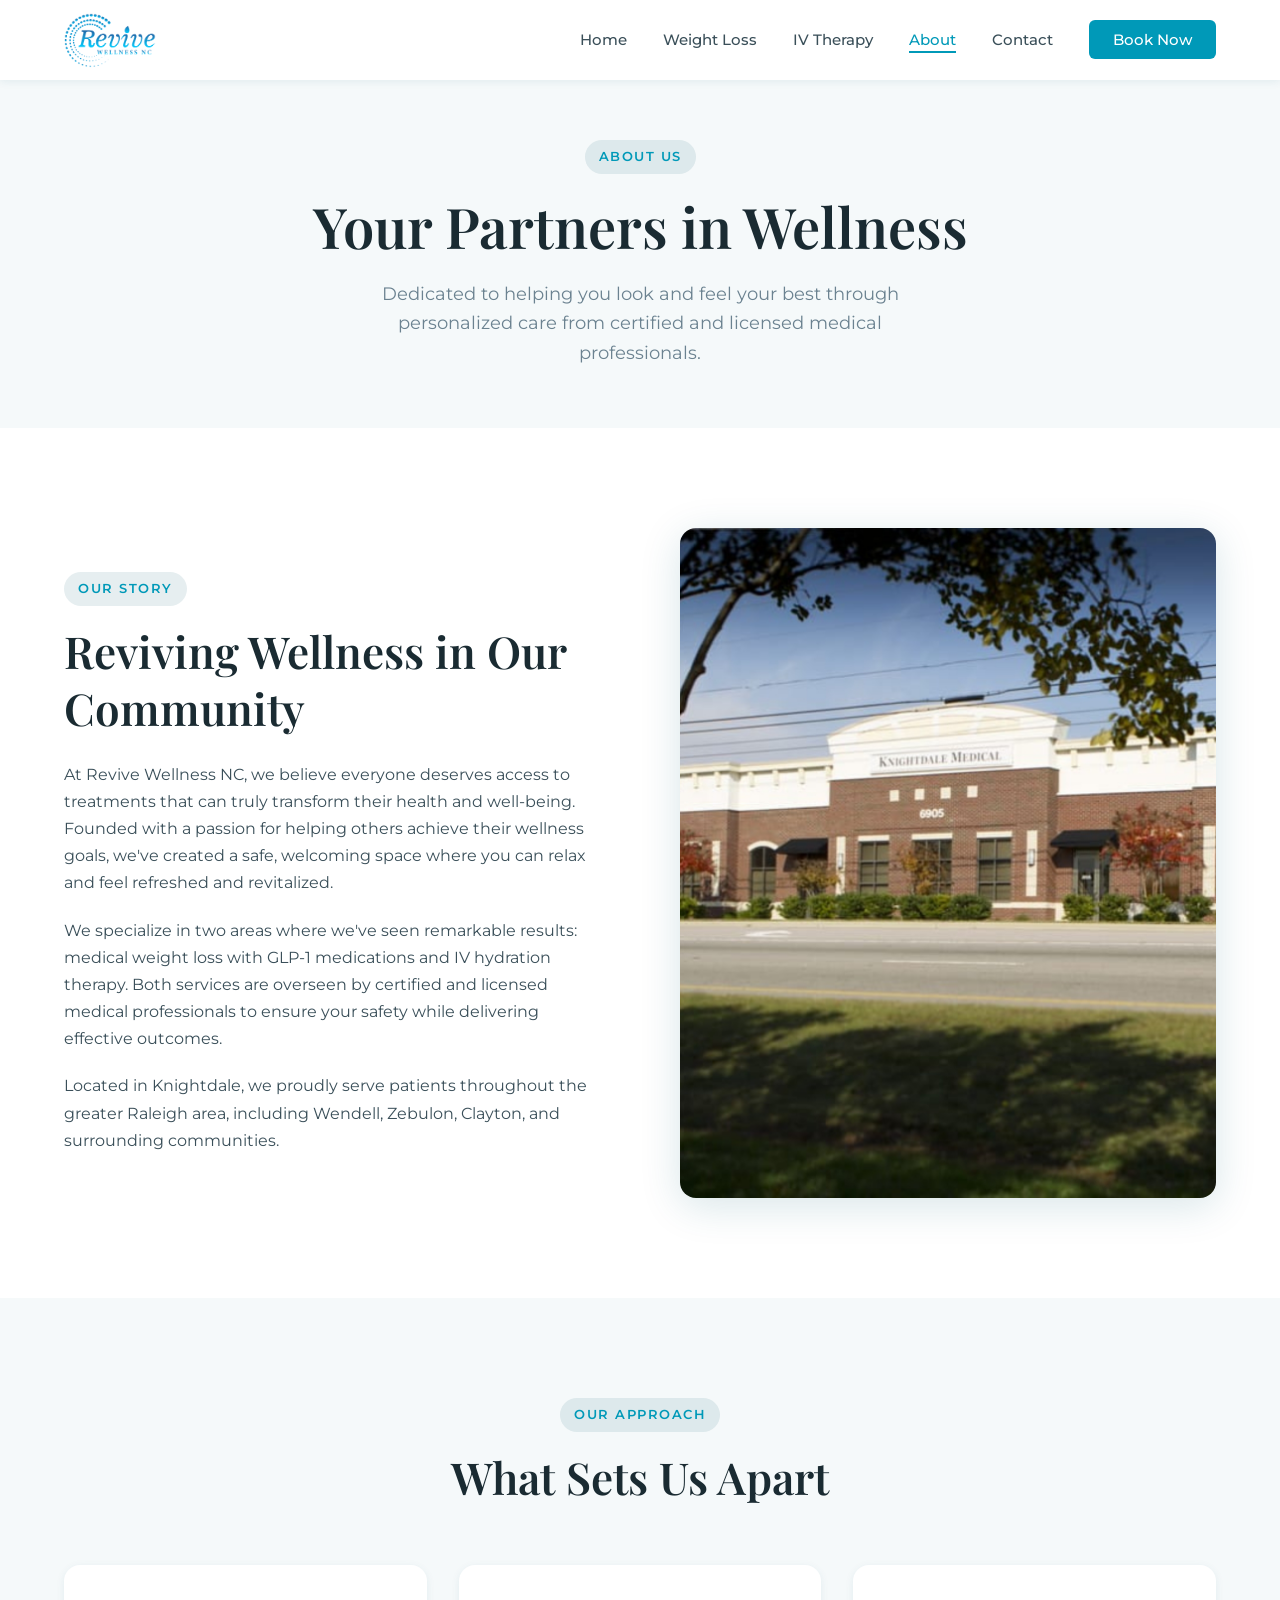
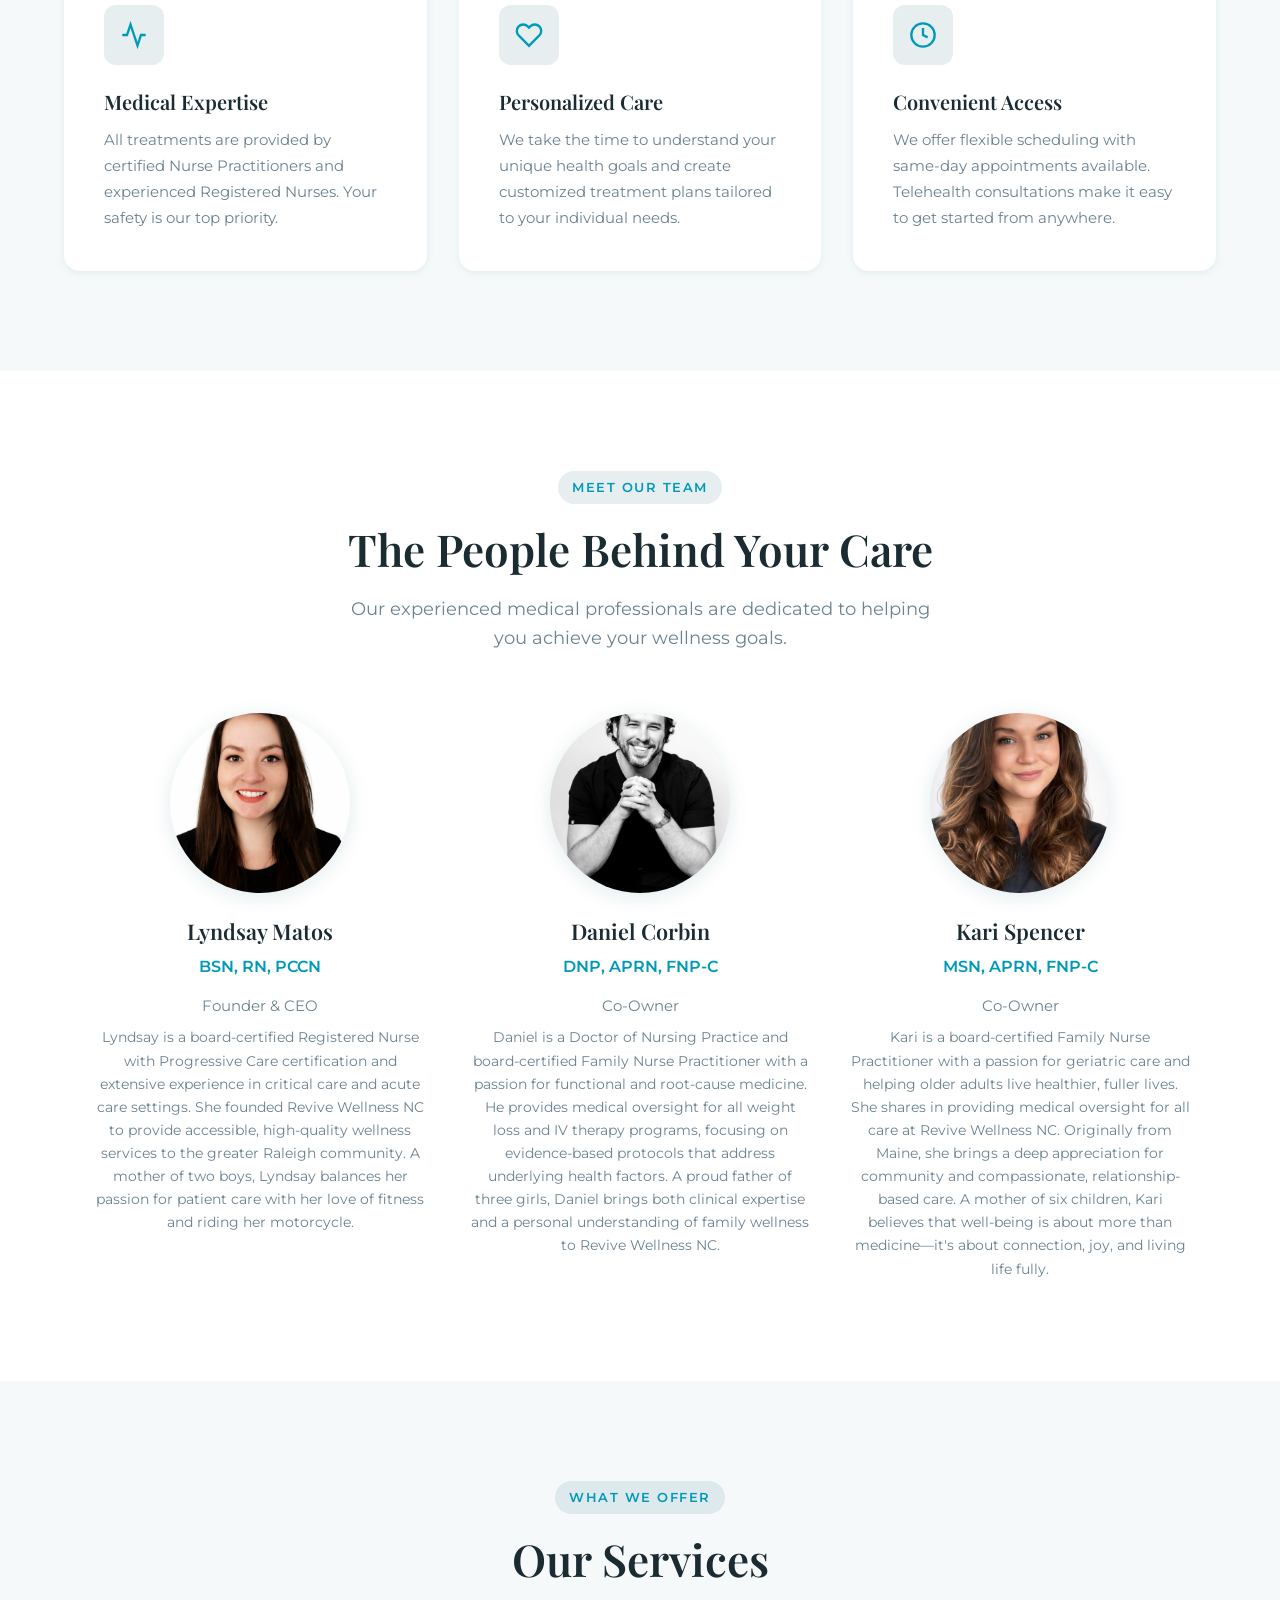
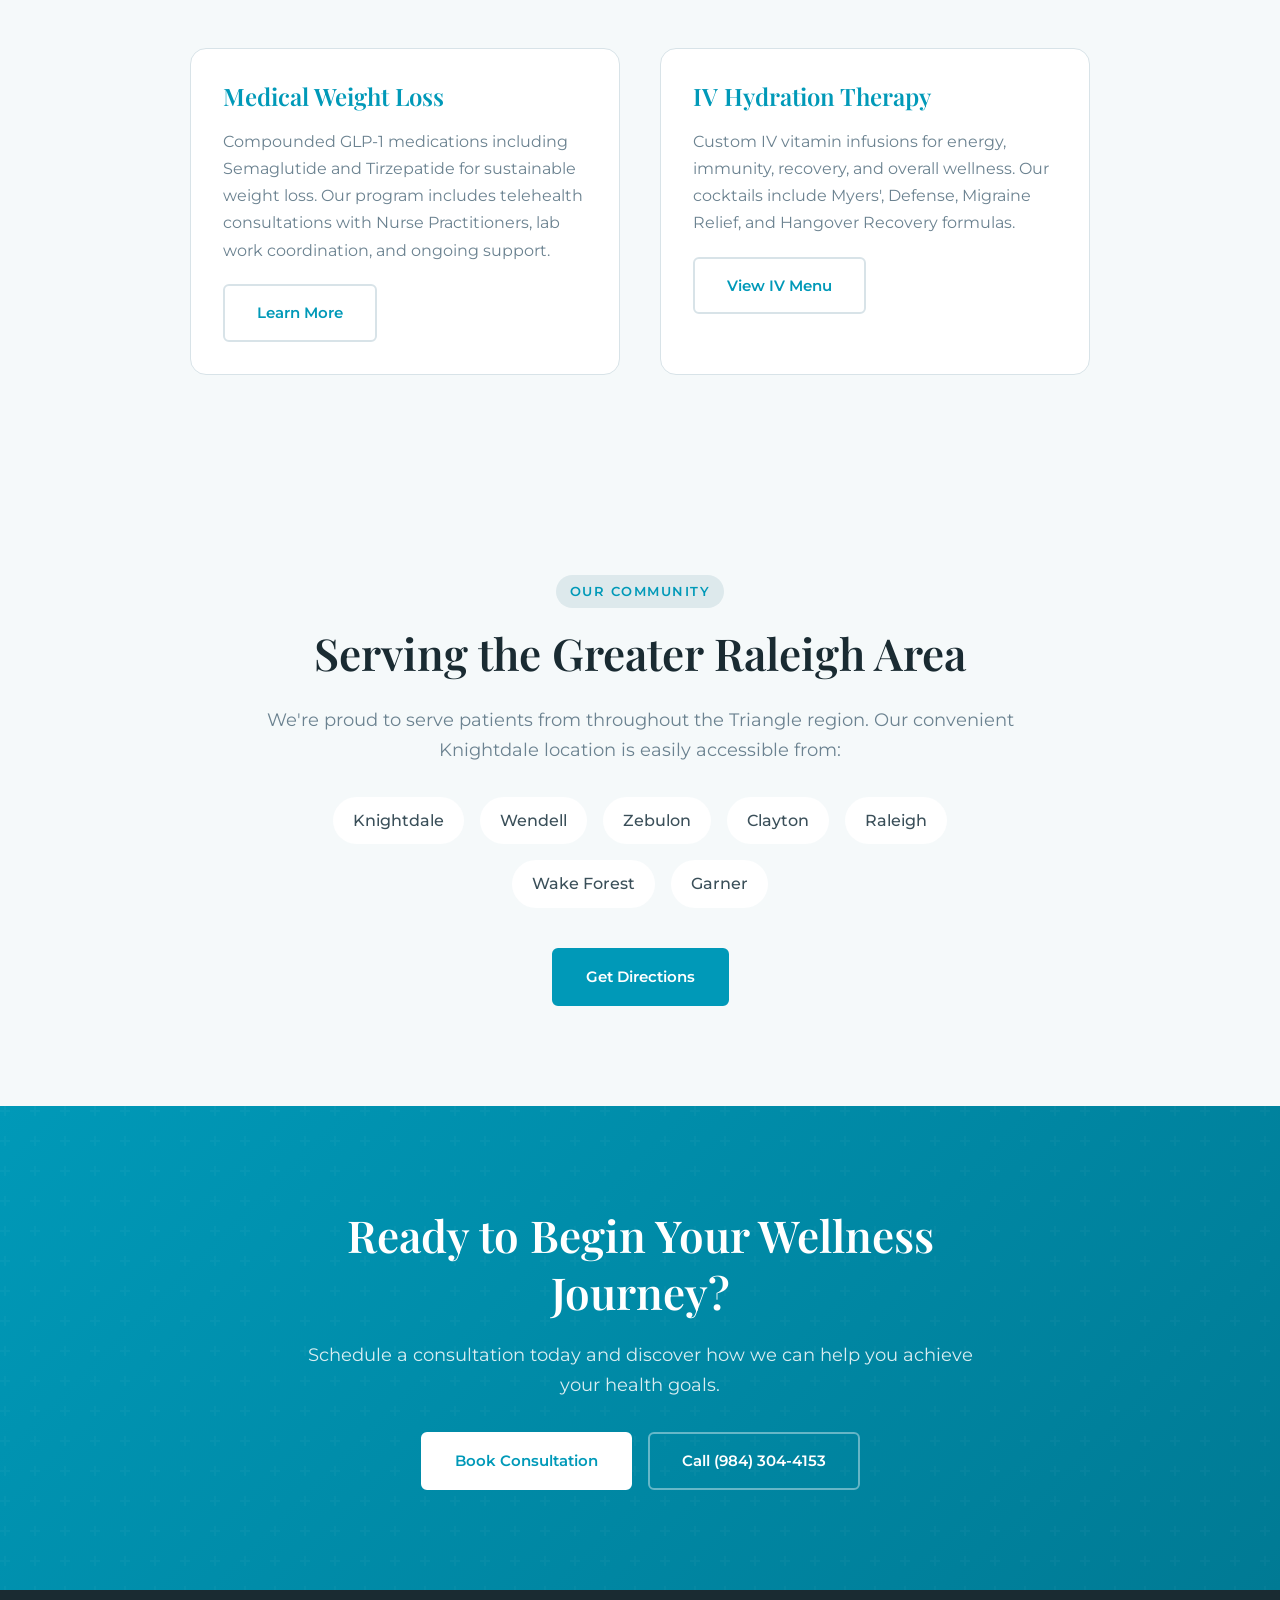
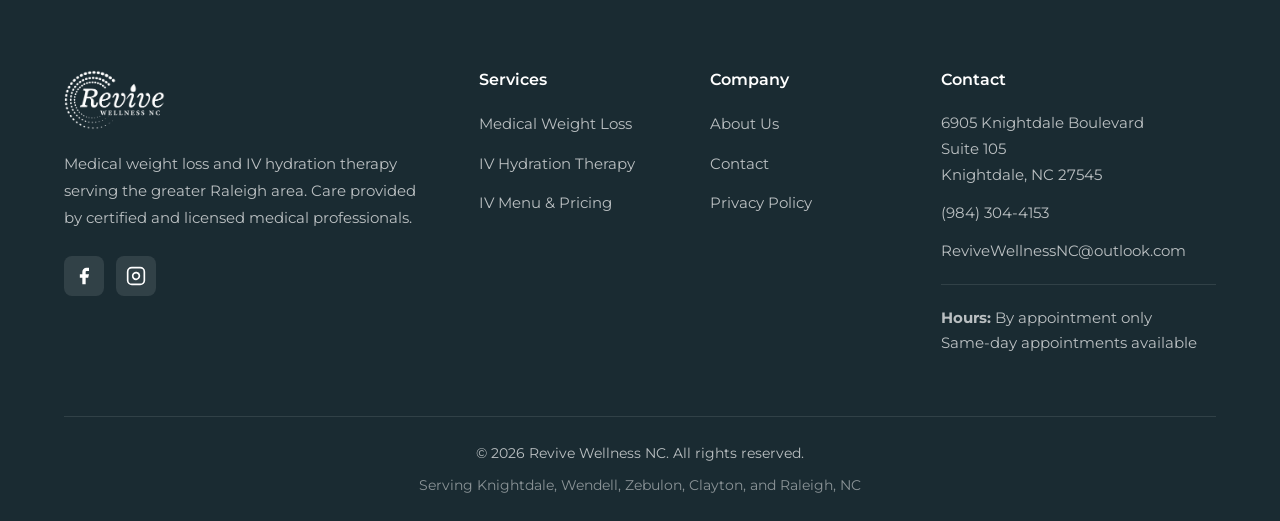
==== about.html @ 0d9f2186 "Initial commit: Revive Wellness NC website - Homepage with hero, services, testimonials - Weight Los" ====
<!DOCTYPE html>
<html lang="en">
<head>
    <meta charset="UTF-8">
    <meta name="viewport" content="width=device-width, initial-scale=1.0">
    <title>About Us | Revive Wellness NC | Knightdale, NC</title>
    <meta name="description" content="Learn about Revive Wellness NC, your trusted medical weight loss and IV hydration therapy clinic in Knightdale, NC. Meet our team and discover our mission.">
    <link rel="preconnect" href="https://fonts.googleapis.com">
    <link rel="preconnect" href="https://fonts.gstatic.com" crossorigin>
    <link href="https://fonts.googleapis.com/css2?family=Montserrat:wght@300;400;500;600;700&family=Playfair+Display:wght@400;500;600;700&display=swap" rel="stylesheet">
    <link rel="stylesheet" href="styles.css">
</head>
<body>
    <!-- Navigation -->
    <nav class="navbar">
        <div class="nav-container">
            <a href="index.html" class="logo">
                <img src="logo.png" alt="Revive Wellness NC" class="logo-img">
            </a>
            <button class="nav-toggle" aria-label="Toggle navigation">
                <span></span>
                <span></span>
                <span></span>
            </button>
            <ul class="nav-menu">
                <li><a href="index.html">Home</a></li>
                <li><a href="weight-loss.html">Weight Loss</a></li>
                <li><a href="iv-therapy.html">IV Therapy</a></li>
                <li><a href="about.html" class="active">About</a></li>
                <li><a href="contact.html">Contact</a></li>
                <li><a href="https://revivewellnessnc.janeapp.com/" class="btn-nav" target="_blank">Book Now</a></li>
            </ul>
        </div>
    </nav>

    <!-- Page Header -->
    <header class="page-header">
        <div class="container">
            <span class="section-badge">About Us</span>
            <h1>Your Partners in Wellness</h1>
            <p>Dedicated to helping you look and feel your best through personalized care from certified and licensed medical professionals.</p>
        </div>
    </header>

    <!-- About Content -->
    <section style="padding: 100px 0;">
        <div class="container">
            <div class="about-grid" style="display: grid; grid-template-columns: 1fr 1fr; gap: 80px; align-items: center;">
                <div>
                    <span class="section-badge">Our Story</span>
                    <h2 style="margin-bottom: 24px;">Reviving Wellness in Our Community</h2>
                    <p style="margin-bottom: 20px; color: var(--text);">At Revive Wellness NC, we believe everyone deserves access to treatments that can truly transform their health and well-being. Founded with a passion for helping others achieve their wellness goals, we've created a safe, welcoming space where you can relax and feel refreshed and revitalized.</p>
                    <p style="margin-bottom: 20px; color: var(--text);">We specialize in two areas where we've seen remarkable results: medical weight loss with GLP-1 medications and IV hydration therapy. Both services are overseen by certified and licensed medical professionals to ensure your safety while delivering effective outcomes.</p>
                    <p style="color: var(--text);">Located in Knightdale, we proudly serve patients throughout the greater Raleigh area, including Wendell, Zebulon, Clayton, and surrounding communities.</p>
                </div>
                <div style="position: relative;">
                    <img src="images/building.jpg" alt="Revive Wellness NC clinic building in Knightdale" style="width: 100%; border-radius: 16px; box-shadow: var(--shadow-lg);">
                </div>
            </div>
        </div>
    </section>

    <!-- Mission & Values -->
    <section style="padding: 100px 0; background: var(--bg-light);">
        <div class="container">
            <div class="section-header">
                <span class="section-badge">Our Approach</span>
                <h2>What Sets Us Apart</h2>
            </div>

            <div style="display: grid; grid-template-columns: repeat(3, 1fr); gap: 32px; margin-top: 48px;">
                <div style="background: var(--white); padding: 40px; border-radius: 16px; box-shadow: var(--shadow-sm);">
                    <div style="width: 60px; height: 60px; background: rgba(11, 93, 111, 0.1); border-radius: 12px; display: flex; align-items: center; justify-content: center; margin-bottom: 24px;">
                        <svg width="28" height="28" viewBox="0 0 24 24" fill="none" stroke="var(--primary)" stroke-width="2"><path d="M22 12h-4l-3 9L9 3l-3 9H2"/></svg>
                    </div>
                    <h3 style="margin-bottom: 12px; font-size: 1.25rem;">Medical Expertise</h3>
                    <p style="color: var(--text-light); font-size: 0.95rem;">All treatments are provided by certified Nurse Practitioners and experienced Registered Nurses. Your safety is our top priority.</p>
                </div>

                <div style="background: var(--white); padding: 40px; border-radius: 16px; box-shadow: var(--shadow-sm);">
                    <div style="width: 60px; height: 60px; background: rgba(11, 93, 111, 0.1); border-radius: 12px; display: flex; align-items: center; justify-content: center; margin-bottom: 24px;">
                        <svg width="28" height="28" viewBox="0 0 24 24" fill="none" stroke="var(--primary)" stroke-width="2"><path d="M20.84 4.61a5.5 5.5 0 0 0-7.78 0L12 5.67l-1.06-1.06a5.5 5.5 0 0 0-7.78 7.78l1.06 1.06L12 21.23l7.78-7.78 1.06-1.06a5.5 5.5 0 0 0 0-7.78z"/></svg>
                    </div>
                    <h3 style="margin-bottom: 12px; font-size: 1.25rem;">Personalized Care</h3>
                    <p style="color: var(--text-light); font-size: 0.95rem;">We take the time to understand your unique health goals and create customized treatment plans tailored to your individual needs.</p>
                </div>

                <div style="background: var(--white); padding: 40px; border-radius: 16px; box-shadow: var(--shadow-sm);">
                    <div style="width: 60px; height: 60px; background: rgba(11, 93, 111, 0.1); border-radius: 12px; display: flex; align-items: center; justify-content: center; margin-bottom: 24px;">
                        <svg width="28" height="28" viewBox="0 0 24 24" fill="none" stroke="var(--primary)" stroke-width="2"><circle cx="12" cy="12" r="10"/><path d="M12 6v6l4 2"/></svg>
                    </div>
                    <h3 style="margin-bottom: 12px; font-size: 1.25rem;">Convenient Access</h3>
                    <p style="color: var(--text-light); font-size: 0.95rem;">We offer flexible scheduling with same-day appointments available. Telehealth consultations make it easy to get started from anywhere.</p>
                </div>
            </div>
        </div>
    </section>

    <!-- Meet Our Team -->
    <section style="padding: 100px 0;">
        <div class="container">
            <div class="section-header">
                <span class="section-badge">Meet Our Team</span>
                <h2>The People Behind Your Care</h2>
                <p>Our experienced medical professionals are dedicated to helping you achieve your wellness goals.</p>
            </div>

            <div class="team-grid" style="display: grid; grid-template-columns: repeat(3, 1fr); gap: 40px; margin-top: 48px; max-width: 1100px; margin-left: auto; margin-right: auto;">
                <!-- Lyndsay -->
                <div style="text-align: center;">
                    <div style="width: 180px; height: 180px; border-radius: 50%; overflow: hidden; margin: 0 auto 24px; box-shadow: var(--shadow-md); background: var(--bg-light);">
                        <img src="images/lyndsay.png" alt="Lyndsay Matos, BSN, RN, PCCN" style="width: 100%; height: 100%; object-fit: cover;">
                    </div>
                    <h3 style="margin-bottom: 8px; font-size: 1.35rem;">Lyndsay Matos</h3>
                    <p style="color: var(--primary); font-weight: 600; margin-bottom: 12px;">BSN, RN, PCCN</p>
                    <p style="font-size: 0.95rem; color: var(--text-light); margin-bottom: 8px;">Founder & CEO</p>
                    <p style="font-size: 0.85rem; color: var(--text-light);">Lyndsay is a board-certified Registered Nurse with Progressive Care certification and extensive experience in critical care and acute care settings. She founded Revive Wellness NC to provide accessible, high-quality wellness services to the greater Raleigh community. A mother of two boys, Lyndsay balances her passion for patient care with her love of fitness and riding her motorcycle.</p>
                </div>

                <!-- Daniel -->
                <div style="text-align: center;">
                    <div style="width: 180px; height: 180px; border-radius: 50%; overflow: hidden; margin: 0 auto 24px; box-shadow: var(--shadow-md); background: var(--bg-light);">
                        <img src="images/daniel.jpg" alt="Daniel Corbin, DNP, APRN, FNP-C" style="width: 100%; height: 100%; object-fit: cover;">
                    </div>
                    <h3 style="margin-bottom: 8px; font-size: 1.35rem;">Daniel Corbin</h3>
                    <p style="color: var(--primary); font-weight: 600; margin-bottom: 12px;">DNP, APRN, FNP-C</p>
                    <p style="font-size: 0.95rem; color: var(--text-light); margin-bottom: 8px;">Co-Owner</p>
                    <p style="font-size: 0.85rem; color: var(--text-light);">Daniel is a Doctor of Nursing Practice and board-certified Family Nurse Practitioner with a passion for functional and root-cause medicine. He provides medical oversight for all weight loss and IV therapy programs, focusing on evidence-based protocols that address underlying health factors. A proud father of three girls, Daniel brings both clinical expertise and a personal understanding of family wellness to Revive Wellness NC.</p>
                </div>

                <!-- Kari -->
                <div style="text-align: center;">
                    <div style="width: 180px; height: 180px; border-radius: 50%; overflow: hidden; margin: 0 auto 24px; box-shadow: var(--shadow-md); background: var(--bg-light);">
                        <img src="images/kari.PNG" alt="Kari Spencer, MSN, APRN, FNP-C" style="width: 100%; height: 100%; object-fit: cover;">
                    </div>
                    <h3 style="margin-bottom: 8px; font-size: 1.35rem;">Kari Spencer</h3>
                    <p style="color: var(--primary); font-weight: 600; margin-bottom: 12px;">MSN, APRN, FNP-C</p>
                    <p style="font-size: 0.95rem; color: var(--text-light); margin-bottom: 8px;">Co-Owner</p>
                    <p style="font-size: 0.85rem; color: var(--text-light);">Kari is a board-certified Family Nurse Practitioner with a passion for geriatric care and helping older adults live healthier, fuller lives. She shares in providing medical oversight for all care at Revive Wellness NC. Originally from Maine, she brings a deep appreciation for community and compassionate, relationship-based care. A mother of six children, Kari believes that well-being is about more than medicine—it's about connection, joy, and living life fully.</p>
                </div>
            </div>
        </div>
    </section>

    <!-- Our Services -->
    <section style="padding: 100px 0; background: var(--bg-light);">
        <div class="container">
            <div class="section-header">
                <span class="section-badge">What We Offer</span>
                <h2>Our Services</h2>
            </div>

            <div style="display: grid; grid-template-columns: repeat(2, 1fr); gap: 40px; margin-top: 48px; max-width: 900px; margin-left: auto; margin-right: auto;">
                <div style="padding: 32px; background: var(--white); border: 1px solid var(--border); border-radius: 16px;">
                    <h3 style="color: var(--primary); margin-bottom: 16px;">Medical Weight Loss</h3>
                    <p style="color: var(--text-light); margin-bottom: 20px;">Compounded GLP-1 medications including Semaglutide and Tirzepatide for sustainable weight loss. Our program includes telehealth consultations with Nurse Practitioners, lab work coordination, and ongoing support.</p>
                    <a href="weight-loss.html" class="btn btn-outline">Learn More</a>
                </div>

                <div style="padding: 32px; background: var(--white); border: 1px solid var(--border); border-radius: 16px;">
                    <h3 style="color: var(--primary); margin-bottom: 16px;">IV Hydration Therapy</h3>
                    <p style="color: var(--text-light); margin-bottom: 20px;">Custom IV vitamin infusions for energy, immunity, recovery, and overall wellness. Our cocktails include Myers', Defense, Migraine Relief, and Hangover Recovery formulas.</p>
                    <a href="iv-therapy.html" class="btn btn-outline">View IV Menu</a>
                </div>
            </div>
        </div>
    </section>

    <!-- Community -->
    <section style="padding: 100px 0; background: var(--bg-light);">
        <div class="container" style="max-width: 800px; text-align: center;">
            <span class="section-badge">Our Community</span>
            <h2 style="margin-bottom: 24px;">Serving the Greater Raleigh Area</h2>
            <p style="color: var(--text-light); font-size: 1.1rem; margin-bottom: 32px;">We're proud to serve patients from throughout the Triangle region. Our convenient Knightdale location is easily accessible from:</p>

            <div style="display: flex; flex-wrap: wrap; justify-content: center; gap: 16px; margin-bottom: 40px;">
                <span style="padding: 10px 20px; background: var(--white); border-radius: 30px; font-weight: 500; color: var(--text);">Knightdale</span>
                <span style="padding: 10px 20px; background: var(--white); border-radius: 30px; font-weight: 500; color: var(--text);">Wendell</span>
                <span style="padding: 10px 20px; background: var(--white); border-radius: 30px; font-weight: 500; color: var(--text);">Zebulon</span>
                <span style="padding: 10px 20px; background: var(--white); border-radius: 30px; font-weight: 500; color: var(--text);">Clayton</span>
                <span style="padding: 10px 20px; background: var(--white); border-radius: 30px; font-weight: 500; color: var(--text);">Raleigh</span>
                <span style="padding: 10px 20px; background: var(--white); border-radius: 30px; font-weight: 500; color: var(--text);">Wake Forest</span>
                <span style="padding: 10px 20px; background: var(--white); border-radius: 30px; font-weight: 500; color: var(--text);">Garner</span>
            </div>

            <a href="contact.html" class="btn btn-primary">Get Directions</a>
        </div>
    </section>

    <!-- CTA Section -->
    <section class="cta-section">
        <div class="container">
            <div class="cta-content">
                <h2>Ready to Begin Your Wellness Journey?</h2>
                <p>Schedule a consultation today and discover how we can help you achieve your health goals.</p>
                <div class="cta-buttons">
                    <a href="https://revivewellnessnc.janeapp.com/" class="btn btn-white" target="_blank">Book Consultation</a>
                    <a href="tel:9843044153" class="btn btn-outline-white">Call (984) 304-4153</a>
                </div>
            </div>
        </div>
    </section>

    <!-- Footer -->
    <footer class="footer">
        <div class="container">
            <div class="footer-grid">
                <div class="footer-brand">
                    <a href="index.html" class="logo">
                        <img src="logo.png" alt="Revive Wellness NC" class="logo-img">
                    </a>
                    <p>Medical weight loss and IV hydration therapy serving the greater Raleigh area. Care provided by certified and licensed medical professionals.</p>
                    <div class="footer-social">
                        <a href="https://www.facebook.com/revivewellnessnc" target="_blank" aria-label="Facebook">
                            <svg viewBox="0 0 24 24" fill="currentColor"><path d="M18 2h-3a5 5 0 0 0-5 5v3H7v4h3v8h4v-8h3l1-4h-4V7a1 1 0 0 1 1-1h3z"/></svg>
                        </a>
                        <a href="https://www.instagram.com/revivewellnessnc" target="_blank" aria-label="Instagram">
                            <svg viewBox="0 0 24 24" fill="none" stroke="currentColor" stroke-width="2"><rect x="2" y="2" width="20" height="20" rx="5"/><path d="M16 11.37A4 4 0 1 1 12.63 8 4 4 0 0 1 16 11.37z"/><line x1="17.5" y1="6.5" x2="17.51" y2="6.5"/></svg>
                        </a>
                    </div>
                </div>
                <div class="footer-links">
                    <h4>Services</h4>
                    <ul>
                        <li><a href="weight-loss.html">Medical Weight Loss</a></li>
                        <li><a href="iv-therapy.html">IV Hydration Therapy</a></li>
                        <li><a href="iv-therapy.html#menu">IV Menu & Pricing</a></li>
                    </ul>
                </div>
                <div class="footer-links">
                    <h4>Company</h4>
                    <ul>
                        <li><a href="about.html">About Us</a></li>
                        <li><a href="contact.html">Contact</a></li>
                        <li><a href="privacy.html">Privacy Policy</a></li>
                    </ul>
                </div>
                <div class="footer-contact">
                    <h4>Contact</h4>
                    <address>
                        <p>6905 Knightdale Boulevard<br>Suite 105<br>Knightdale, NC 27545</p>
                        <p><a href="tel:9843044153">(984) 304-4153</a></p>
                        <p><a href="mailto:ReviveWellnessNC@outlook.com">ReviveWellnessNC@outlook.com</a></p>
                    </address>
                    <p class="hours"><strong>Hours:</strong> By appointment only<br>Same-day appointments available</p>
                </div>
            </div>
            <div class="footer-bottom">
                <p>&copy; 2026 Revive Wellness NC. All rights reserved.</p>
                <p class="footer-areas">Serving Knightdale, Wendell, Zebulon, Clayton, and Raleigh, NC</p>
            </div>
        </div>
    </footer>

    <script src="main.js"></script>
</body>
</html>
---- styles.css ----
/* ===== CSS Variables ===== */
:root {
    /* Primary Colors - Matching Revive Wellness Logo */
    --primary: #0099B8;
    --primary-dark: #007A94;
    --primary-light: #00B4D8;

    /* Accent Colors */
    --accent: #48CAE4;
    --accent-light: #90E0EF;

    /* Neutral Colors */
    --dark: #1A2B32;
    --text: #3A4F59;
    --text-light: #6B8290;
    --border: #D8E3E8;
    --bg-light: #F5F9FA;
    --white: #FFFFFF;

    /* Status Colors */
    --success: #10B981;
    --warning: #F59E0B;

    /* Typography */
    --font-heading: 'Playfair Display', Georgia, serif;
    --font-body: 'Montserrat', -apple-system, BlinkMacSystemFont, sans-serif;

    /* Spacing */
    --section-padding: 100px;
    --container-max: 1200px;

    /* Transitions */
    --transition: all 0.3s ease;

    /* Shadows */
    --shadow-sm: 0 2px 8px rgba(11, 93, 111, 0.08);
    --shadow-md: 0 4px 20px rgba(11, 93, 111, 0.12);
    --shadow-lg: 0 8px 40px rgba(11, 93, 111, 0.16);
}

/* ===== Reset & Base ===== */
*, *::before, *::after {
    box-sizing: border-box;
    margin: 0;
    padding: 0;
}

html {
    scroll-behavior: smooth;
}

body {
    font-family: var(--font-body);
    font-size: 16px;
    line-height: 1.7;
    color: var(--text);
    background-color: var(--white);
    -webkit-font-smoothing: antialiased;
}

h1, h2, h3, h4, h5, h6 {
    font-family: var(--font-heading);
    color: var(--dark);
    line-height: 1.3;
    font-weight: 600;
}

h1 { font-size: clamp(2.5rem, 5vw, 3.5rem); }
h2 { font-size: clamp(2rem, 4vw, 2.75rem); }
h3 { font-size: clamp(1.25rem, 2.5vw, 1.5rem); }

a {
    color: var(--primary);
    text-decoration: none;
    transition: var(--transition);
}

a:hover {
    color: var(--primary-light);
}

img {
    max-width: 100%;
    height: auto;
    display: block;
}

ul {
    list-style: none;
}

.container {
    max-width: var(--container-max);
    margin: 0 auto;
    padding: 0 24px;
}

/* ===== Buttons ===== */
.btn {
    display: inline-flex;
    align-items: center;
    justify-content: center;
    padding: 14px 32px;
    font-family: var(--font-body);
    font-size: 0.95rem;
    font-weight: 600;
    border-radius: 6px;
    border: 2px solid transparent;
    cursor: pointer;
    transition: var(--transition);
    text-align: center;
}

.btn-primary {
    background: var(--primary);
    color: var(--white);
    border-color: var(--primary);
}

.btn-primary:hover {
    background: var(--primary-dark);
    border-color: var(--primary-dark);
    color: var(--white);
    transform: translateY(-2px);
    box-shadow: var(--shadow-md);
}

.btn-secondary {
    background: transparent;
    color: var(--primary);
    border-color: var(--primary);
}

.btn-secondary:hover {
    background: var(--primary);
    color: var(--white);
}

.btn-outline {
    background: transparent;
    color: var(--primary);
    border-color: var(--border);
}

.btn-outline:hover {
    border-color: var(--primary);
    background: var(--bg-light);
}

.btn-white {
    background: var(--white);
    color: var(--primary);
    border-color: var(--white);
}

.btn-white:hover {
    background: var(--bg-light);
    transform: translateY(-2px);
}

.btn-outline-white {
    background: transparent;
    color: var(--white);
    border-color: rgba(255,255,255,0.4);
}

.btn-outline-white:hover {
    background: rgba(255,255,255,0.1);
    border-color: var(--white);
    color: var(--white);
}

/* ===== Navigation ===== */
.navbar {
    position: fixed;
    top: 0;
    left: 0;
    right: 0;
    z-index: 1000;
    background: var(--white);
    box-shadow: var(--shadow-sm);
    transition: var(--transition);
}

.nav-container {
    max-width: var(--container-max);
    margin: 0 auto;
    padding: 0 24px;
    display: flex;
    align-items: center;
    justify-content: space-between;
    height: 80px;
}

.logo {
    display: flex;
    align-items: center;
    gap: 10px;
    color: var(--primary);
}

.logo-img {
    height: 55px;
    width: auto;
}

.logo-icon {
    width: 40px;
    height: 40px;
    color: var(--primary);
}

.logo-text {
    font-family: var(--font-heading);
    font-size: 1.5rem;
    font-weight: 600;
    color: var(--dark);
}

.logo-accent {
    color: var(--primary);
}

.nav-menu {
    display: flex;
    align-items: center;
    gap: 36px;
}

.nav-menu a {
    font-size: 0.95rem;
    font-weight: 500;
    color: var(--text);
    position: relative;
}

.nav-menu a:hover,
.nav-menu a.active {
    color: var(--primary);
}

.nav-menu a::after {
    content: '';
    position: absolute;
    bottom: -4px;
    left: 0;
    width: 0;
    height: 2px;
    background: var(--primary);
    transition: var(--transition);
}

.nav-menu a:hover::after,
.nav-menu a.active::after {
    width: 100%;
}

.btn-nav {
    padding: 10px 24px !important;
    background: var(--primary);
    color: var(--white) !important;
    border-radius: 6px;
}

.btn-nav:hover {
    background: var(--primary-dark);
    color: var(--white) !important;
}

.btn-nav::after {
    display: none !important;
}

.nav-toggle {
    display: none;
    flex-direction: column;
    gap: 5px;
    background: none;
    border: none;
    cursor: pointer;
    padding: 5px;
}

.nav-toggle span {
    width: 24px;
    height: 2px;
    background: var(--dark);
    transition: var(--transition);
}

/* ===== Hero Section ===== */
.hero {
    padding: 140px 24px 100px;
    min-height: 90vh;
    display: flex;
    align-items: center;
    background: linear-gradient(135deg, var(--bg-light) 0%, var(--white) 100%);
    position: relative;
    overflow: hidden;
}

.hero::before {
    content: '';
    position: absolute;
    top: -50%;
    right: -20%;
    width: 80%;
    height: 150%;
    background: radial-gradient(ellipse, rgba(43, 163, 185, 0.08) 0%, transparent 70%);
    pointer-events: none;
}

.hero-content {
    max-width: 600px;
    position: relative;
    z-index: 2;
}

.hero-badge {
    display: inline-block;
    padding: 8px 16px;
    background: rgba(11, 93, 111, 0.1);
    color: var(--primary);
    font-size: 0.85rem;
    font-weight: 600;
    text-transform: uppercase;
    letter-spacing: 1px;
    border-radius: 30px;
    margin-bottom: 24px;
}

.hero h1 {
    margin-bottom: 24px;
}

.hero .highlight {
    color: var(--primary);
    position: relative;
}

.hero-subtitle {
    font-size: 1.15rem;
    color: var(--text-light);
    margin-bottom: 36px;
    max-width: 500px;
}

.hero-cta {
    display: flex;
    gap: 16px;
    flex-wrap: wrap;
    margin-bottom: 48px;
}

.hero-stats {
    display: flex;
    gap: 40px;
}

.stat {
    text-align: center;
}

.stat-number {
    display: block;
    font-family: var(--font-heading);
    font-size: 2rem;
    font-weight: 700;
    color: var(--primary);
}

.stat-label {
    font-size: 0.85rem;
    color: var(--text-light);
}

.hero-image {
    position: absolute;
    right: 0;
    top: 50%;
    transform: translateY(-50%);
    width: 45%;
    height: 80%;
    z-index: 1;
}

.hero-image-wrapper {
    width: 100%;
    height: 100%;
    position: relative;
}

.hero-image-bg {
    width: 100%;
    height: 100%;
    background: linear-gradient(135deg, var(--accent-light) 0%, var(--accent) 100%);
    border-radius: 0 0 0 80px;
    opacity: 0.15;
}

/* ===== Section Styles ===== */
.section-header {
    text-align: center;
    max-width: 600px;
    margin: 0 auto 60px;
}

.section-badge {
    display: inline-block;
    padding: 6px 14px;
    background: rgba(11, 93, 111, 0.1);
    color: var(--primary);
    font-size: 0.8rem;
    font-weight: 600;
    text-transform: uppercase;
    letter-spacing: 1.5px;
    border-radius: 30px;
    margin-bottom: 16px;
}

.section-header h2 {
    margin-bottom: 16px;
}

.section-header p {
    color: var(--text-light);
    font-size: 1.1rem;
}

/* ===== Services Overview ===== */
.services-overview {
    padding: var(--section-padding) 0;
    background: var(--white);
}

.services-grid {
    display: grid;
    grid-template-columns: repeat(2, 1fr);
    gap: 32px;
}

.service-card {
    background: var(--white);
    border: 1px solid var(--border);
    border-radius: 16px;
    padding: 40px;
    transition: var(--transition);
    position: relative;
}

.service-card:hover {
    box-shadow: var(--shadow-lg);
    transform: translateY(-4px);
}

.service-card.featured {
    border-color: var(--primary);
    box-shadow: var(--shadow-md);
}

.service-card.featured::before {
    content: '';
    position: absolute;
    top: 0;
    left: 0;
    right: 0;
    height: 4px;
    background: linear-gradient(90deg, var(--primary), var(--accent));
    border-radius: 16px 16px 0 0;
}

.service-badge {
    position: absolute;
    top: 20px;
    right: 20px;
    padding: 6px 12px;
    background: var(--success);
    color: var(--white);
    font-size: 0.75rem;
    font-weight: 600;
    text-transform: uppercase;
    letter-spacing: 0.5px;
    border-radius: 4px;
}

.service-icon {
    width: 60px;
    height: 60px;
    color: var(--primary);
    margin-bottom: 24px;
}

.service-card h3 {
    margin-bottom: 16px;
    font-size: 1.5rem;
}

.service-card > p {
    color: var(--text-light);
    margin-bottom: 24px;
}

.service-features {
    margin-bottom: 24px;
}

.service-features li {
    padding: 8px 0;
    padding-left: 28px;
    position: relative;
    color: var(--text);
    font-size: 0.95rem;
}

.service-features li::before {
    content: '';
    position: absolute;
    left: 0;
    top: 50%;
    transform: translateY(-50%);
    width: 18px;
    height: 18px;
    background: var(--bg-light);
    border-radius: 50%;
    border: 2px solid var(--primary);
}

.service-features li::after {
    content: '';
    position: absolute;
    left: 6px;
    top: 50%;
    transform: translateY(-50%);
    width: 6px;
    height: 6px;
    background: var(--primary);
    border-radius: 50%;
}

.service-pricing {
    padding: 20px 0;
    border-top: 1px solid var(--border);
    margin-bottom: 24px;
}

.price-label {
    display: block;
    font-size: 0.85rem;
    color: var(--text-light);
    margin-bottom: 4px;
}

.price {
    font-family: var(--font-heading);
    font-size: 2rem;
    font-weight: 700;
    color: var(--primary);
}

.price span {
    font-size: 1rem;
    font-weight: 400;
    color: var(--text-light);
}

/* ===== Why Us Section ===== */
.why-us {
    padding: var(--section-padding) 0;
    background: var(--bg-light);
}

.why-us .container {
    display: grid;
    grid-template-columns: 1fr 1fr;
    gap: 80px;
    align-items: center;
}

.why-us-content .section-badge {
    margin-bottom: 16px;
}

.why-us-content h2 {
    margin-bottom: 16px;
}

.why-us-content > p {
    color: var(--text-light);
    font-size: 1.1rem;
    margin-bottom: 40px;
}

.why-us-features {
    display: grid;
    gap: 28px;
}

.feature {
    display: flex;
    gap: 20px;
}

.feature-icon {
    flex-shrink: 0;
    width: 48px;
    height: 48px;
    background: var(--white);
    border-radius: 12px;
    display: flex;
    align-items: center;
    justify-content: center;
    box-shadow: var(--shadow-sm);
}

.feature-icon svg {
    width: 24px;
    height: 24px;
    color: var(--primary);
}

.feature-content h4 {
    font-family: var(--font-body);
    font-size: 1.1rem;
    font-weight: 600;
    margin-bottom: 6px;
}

.feature-content p {
    font-size: 0.95rem;
    color: var(--text-light);
}

.why-us-image {
    position: relative;
}

.image-frame {
    position: relative;
    border-radius: 16px;
    overflow: hidden;
    box-shadow: var(--shadow-lg);
}

.image-frame::before {
    content: '';
    position: absolute;
    top: -20px;
    right: -20px;
    width: 100%;
    height: 100%;
    border: 3px solid var(--primary);
    border-radius: 16px;
    z-index: -1;
}

.image-placeholder {
    width: 100%;
    padding-top: 120%;
    background: linear-gradient(135deg, var(--accent-light) 0%, var(--primary-light) 100%);
}

.clinic-image {
    background: linear-gradient(135deg, #e8f4f6 0%, #cce7ec 100%);
}

/* ===== How It Works ===== */
.how-it-works {
    padding: var(--section-padding) 0;
    background: var(--white);
}

.steps-grid {
    display: grid;
    grid-template-columns: repeat(3, 1fr);
    gap: 40px;
    margin-bottom: 48px;
}

.step {
    text-align: center;
    padding: 40px 30px;
    background: var(--bg-light);
    border-radius: 16px;
    position: relative;
}

.step-number {
    font-family: var(--font-heading);
    font-size: 3rem;
    font-weight: 700;
    color: var(--primary);
    opacity: 0.2;
    margin-bottom: 16px;
}

.step h3 {
    margin-bottom: 12px;
}

.step p {
    font-size: 0.95rem;
    color: var(--text-light);
}

.steps-cta {
    text-align: center;
}

/* ===== Testimonials ===== */
.testimonials {
    padding: var(--section-padding) 0;
    background: var(--bg-light);
}

.testimonials-grid {
    display: grid;
    grid-template-columns: repeat(2, 1fr);
    gap: 32px;
    margin-bottom: 48px;
}

.testimonial-card {
    background: var(--white);
    padding: 32px;
    border-radius: 16px;
    box-shadow: var(--shadow-sm);
}

.testimonial-rating {
    color: #F59E0B;
    font-size: 1.25rem;
    margin-bottom: 16px;
}

.testimonial-card p {
    font-size: 0.95rem;
    font-style: italic;
    margin-bottom: 20px;
    color: var(--text);
}

.testimonial-author {
    display: flex;
    flex-direction: column;
}

.author-name {
    font-weight: 600;
    color: var(--dark);
}

.author-source {
    font-size: 0.85rem;
    color: var(--text-light);
}

.testimonials-badges {
    display: flex;
    justify-content: center;
    gap: 32px;
}

.review-badge {
    display: flex;
    align-items: center;
    gap: 10px;
    padding: 12px 24px;
    background: var(--white);
    border-radius: 50px;
    box-shadow: var(--shadow-sm);
    font-weight: 600;
    color: var(--dark);
}

.review-badge img {
    width: 24px;
    height: 24px;
}

/* ===== CTA Section ===== */
.cta-section {
    padding: var(--section-padding) 0;
    background: linear-gradient(135deg, var(--primary) 0%, var(--primary-dark) 100%);
    position: relative;
    overflow: hidden;
}

.cta-section::before {
    content: '';
    position: absolute;
    top: 0;
    left: 0;
    right: 0;
    bottom: 0;
    background: url("data:image/svg+xml,%3Csvg width='60' height='60' viewBox='0 0 60 60' xmlns='http://www.w3.org/2000/svg'%3E%3Cg fill='none' fill-rule='evenodd'%3E%3Cg fill='%23ffffff' fill-opacity='0.05'%3E%3Cpath d='M36 34v-4h-2v4h-4v2h4v4h2v-4h4v-2h-4zm0-30V0h-2v4h-4v2h4v4h2V6h4V4h-4zM6 34v-4H4v4H0v2h4v4h2v-4h4v-2H6zM6 4V0H4v4H0v2h4v4h2V6h4V4H6z'/%3E%3C/g%3E%3C/g%3E%3C/svg%3E");
    opacity: 0.5;
}

.cta-content {
    text-align: center;
    position: relative;
    z-index: 2;
    max-width: 700px;
    margin: 0 auto;
}

.cta-content h2 {
    color: var(--white);
    margin-bottom: 20px;
}

.cta-content p {
    color: rgba(255,255,255,0.85);
    font-size: 1.1rem;
    margin-bottom: 32px;
}

.cta-buttons {
    display: flex;
    justify-content: center;
    gap: 16px;
    flex-wrap: wrap;
}

/* ===== Footer ===== */
.footer {
    background: var(--dark);
    color: rgba(255,255,255,0.7);
    padding: 80px 0 0;
}

.footer-grid {
    display: grid;
    grid-template-columns: 2fr 1fr 1fr 1.5fr;
    gap: 48px;
    padding-bottom: 48px;
    border-bottom: 1px solid rgba(255,255,255,0.1);
}

.footer-brand .logo {
    margin-bottom: 20px;
    color: var(--white);
}

.footer-brand .logo-img {
    height: 60px;
    width: auto;
    filter: brightness(0) invert(1);
}

.footer-brand .logo-text {
    color: var(--white);
}

.footer-brand p {
    font-size: 0.95rem;
    line-height: 1.8;
    margin-bottom: 24px;
}

.footer-social {
    display: flex;
    gap: 12px;
}

.footer-social a {
    width: 40px;
    height: 40px;
    background: rgba(255,255,255,0.1);
    border-radius: 8px;
    display: flex;
    align-items: center;
    justify-content: center;
    color: var(--white);
    transition: var(--transition);
}

.footer-social a:hover {
    background: var(--primary);
}

.footer-social svg {
    width: 20px;
    height: 20px;
}

.footer-links h4,
.footer-contact h4 {
    color: var(--white);
    font-family: var(--font-body);
    font-size: 1rem;
    font-weight: 600;
    margin-bottom: 20px;
}

.footer-links ul {
    display: flex;
    flex-direction: column;
    gap: 12px;
}

.footer-links a {
    color: rgba(255,255,255,0.7);
    font-size: 0.95rem;
}

.footer-links a:hover {
    color: var(--white);
}

.footer-contact address {
    font-style: normal;
}

.footer-contact p {
    margin-bottom: 12px;
    font-size: 0.95rem;
}

.footer-contact a {
    color: rgba(255,255,255,0.7);
}

.footer-contact a:hover {
    color: var(--white);
}

.footer-contact .hours {
    margin-top: 20px;
    padding-top: 20px;
    border-top: 1px solid rgba(255,255,255,0.1);
}

.footer-bottom {
    padding: 24px 0;
    text-align: center;
    font-size: 0.9rem;
}

.footer-areas {
    margin-top: 8px;
    font-size: 0.85rem;
    opacity: 0.7;
}

/* ===== Responsive ===== */
@media (max-width: 1024px) {
    .hero {
        flex-direction: column;
        text-align: center;
        padding: 120px 24px 60px;
        min-height: auto;
    }

    .hero-content {
        max-width: 100%;
    }

    .hero-subtitle {
        max-width: 100%;
        margin-left: auto;
        margin-right: auto;
    }

    .hero-cta {
        justify-content: center;
    }

    .hero-stats {
        justify-content: center;
    }

    .hero-image {
        display: none;
    }

    .services-grid {
        grid-template-columns: 1fr;
    }

    .why-us .container {
        grid-template-columns: 1fr;
        gap: 48px;
    }

    .why-us-image {
        order: -1;
        max-width: 500px;
        margin: 0 auto;
    }

    .steps-grid {
        grid-template-columns: 1fr;
        max-width: 500px;
        margin-left: auto;
        margin-right: auto;
    }

    .testimonials-grid {
        grid-template-columns: 1fr;
        max-width: 500px;
        margin-left: auto;
        margin-right: auto;
    }

    .footer-grid {
        grid-template-columns: 1fr 1fr;
    }
}

@media (max-width: 768px) {
    :root {
        --section-padding: 60px;
    }

    .nav-menu {
        position: fixed;
        top: 80px;
        left: 0;
        right: 0;
        background: var(--white);
        flex-direction: column;
        padding: 24px;
        gap: 0;
        box-shadow: var(--shadow-md);
        transform: translateY(-150%);
        opacity: 0;
        transition: var(--transition);
    }

    .nav-menu.active {
        transform: translateY(0);
        opacity: 1;
    }

    .nav-menu li {
        width: 100%;
    }

    .nav-menu a {
        display: block;
        padding: 16px 0;
        border-bottom: 1px solid var(--border);
    }

    .nav-menu a::after {
        display: none;
    }

    .btn-nav {
        margin-top: 16px;
        width: 100%;
        text-align: center;
    }

    .nav-toggle {
        display: flex;
    }

    .nav-toggle.active span:nth-child(1) {
        transform: rotate(45deg) translate(5px, 5px);
    }

    .nav-toggle.active span:nth-child(2) {
        opacity: 0;
    }

    .nav-toggle.active span:nth-child(3) {
        transform: rotate(-45deg) translate(5px, -5px);
    }

    .hero-stats {
        flex-direction: column;
        gap: 24px;
    }

    .service-card {
        padding: 30px;
    }

    .footer-grid {
        grid-template-columns: 1fr;
        text-align: center;
    }

    .footer-social {
        justify-content: center;
    }

    .cta-buttons {
        flex-direction: column;
        align-items: center;
    }

    .cta-buttons .btn {
        width: 100%;
        max-width: 300px;
    }
}

/* ===== Page-Specific Styles ===== */
.page-header {
    padding: 140px 24px 60px;
    background: var(--bg-light);
    text-align: center;
}

.page-header .section-badge {
    margin-bottom: 16px;
}

.page-header h1 {
    margin-bottom: 16px;
}

.page-header p {
    color: var(--text-light);
    font-size: 1.1rem;
    max-width: 600px;
    margin: 0 auto;
}

/* Service Detail Page */
.service-detail {
    padding: var(--section-padding) 0;
}

.service-detail .container {
    display: grid;
    grid-template-columns: 1fr 400px;
    gap: 60px;
}

.service-content h2 {
    margin-bottom: 20px;
}

.service-content p {
    margin-bottom: 20px;
    color: var(--text);
}

.service-content ul {
    margin-bottom: 24px;
}

.service-content li {
    padding: 8px 0;
    padding-left: 28px;
    position: relative;
}

.service-content li::before {
    content: '✓';
    position: absolute;
    left: 0;
    color: var(--success);
    font-weight: 700;
}

.pricing-card {
    background: var(--white);
    border: 1px solid var(--border);
    border-radius: 16px;
    padding: 32px;
    position: sticky;
    top: 100px;
}

.pricing-card h3 {
    margin-bottom: 24px;
    padding-bottom: 16px;
    border-bottom: 1px solid var(--border);
}

.pricing-item {
    display: flex;
    justify-content: space-between;
    align-items: center;
    padding: 16px 0;
    border-bottom: 1px solid var(--border);
}

.pricing-item:last-of-type {
    border-bottom: none;
}

.pricing-item-name {
    font-weight: 500;
}

.pricing-item-price {
    font-family: var(--font-heading);
    font-size: 1.25rem;
    font-weight: 600;
    color: var(--primary);
}

.pricing-card .btn {
    width: 100%;
    margin-top: 24px;
}

@media (max-width: 1024px) {
    .service-detail .container {
        grid-template-columns: 1fr;
    }

    .pricing-card {
        position: static;
    }
}

/* IV Menu Grid */
.iv-menu-grid {
    display: grid;
    grid-template-columns: repeat(2, 1fr);
    gap: 32px;
    margin-top: 48px;
}

.iv-card {
    background: var(--white);
    border: 1px solid var(--border);
    border-radius: 16px;
    padding: 32px;
    transition: var(--transition);
}

.iv-card:hover {
    box-shadow: var(--shadow-md);
    transform: translateY(-4px);
}

.iv-card h3 {
    color: var(--primary);
    margin-bottom: 12px;
}

.iv-card p {
    color: var(--text-light);
    margin-bottom: 16px;
    font-size: 0.95rem;
}

.iv-card .ingredients {
    font-size: 0.85rem;
    color: var(--text);
    padding: 12px;
    background: var(--bg-light);
    border-radius: 8px;
    margin-bottom: 16px;
}

.iv-card .iv-price {
    font-family: var(--font-heading);
    font-size: 1.5rem;
    font-weight: 600;
    color: var(--primary);
}

@media (max-width: 768px) {
    .iv-menu-grid {
        grid-template-columns: 1fr;
    }
}

/* Contact Page */
.contact-section {
    padding: var(--section-padding) 0;
}

.contact-grid {
    display: grid;
    grid-template-columns: 1fr 1fr;
    gap: 60px;
}

.contact-info h2 {
    margin-bottom: 24px;
}

.contact-info > p {
    color: var(--text-light);
    margin-bottom: 32px;
}

.contact-details {
    display: flex;
    flex-direction: column;
    gap: 24px;
}

.contact-item {
    display: flex;
    gap: 16px;
}

.contact-item-icon {
    width: 48px;
    height: 48px;
    background: var(--bg-light);
    border-radius: 12px;
    display: flex;
    align-items: center;
    justify-content: center;
    flex-shrink: 0;
}

.contact-item-icon svg {
    width: 24px;
    height: 24px;
    color: var(--primary);
}

.contact-item h4 {
    font-family: var(--font-body);
    font-size: 1rem;
    margin-bottom: 4px;
}

.contact-item p,
.contact-item a {
    color: var(--text-light);
    font-size: 0.95rem;
}

.contact-map {
    border-radius: 16px;
    overflow: hidden;
    box-shadow: var(--shadow-md);
}

.contact-map iframe {
    width: 100%;
    height: 400px;
    border: none;
}

@media (max-width: 1024px) {
    .contact-grid {
        grid-template-columns: 1fr;
    }
}

/* FAQ Styles */
.faq-section {
    padding: var(--section-padding) 0;
}

.faq-list {
    max-width: 800px;
    margin: 0 auto;
}

.faq-item {
    border-bottom: 1px solid var(--border);
}

.faq-question {
    width: 100%;
    padding: 24px 0;
    display: flex;
    justify-content: space-between;
    align-items: center;
    background: none;
    border: none;
    cursor: pointer;
    text-align: left;
    font-family: var(--font-body);
    font-size: 1.1rem;
    font-weight: 600;
    color: var(--dark);
    transition: var(--transition);
}

.faq-question:hover {
    color: var(--primary);
}

.faq-question svg {
    width: 24px;
    height: 24px;
    transition: var(--transition);
    flex-shrink: 0;
}

.faq-item.active .faq-question svg {
    transform: rotate(180deg);
}

.faq-answer {
    max-height: 0;
    overflow: hidden;
    transition: max-height 0.3s ease;
}

.faq-item.active .faq-answer {
    max-height: 500px;
}

.faq-answer p {
    padding-bottom: 24px;
    color: var(--text-light);
}

/* ===== Enhanced Mobile Styles ===== */
@media (max-width: 768px) {
    /* About page grid */
    .about-grid {
        grid-template-columns: 1fr !important;
        gap: 40px !important;
    }

    /* Team section */
    .team-grid {
        grid-template-columns: 1fr !important;
        gap: 40px !important;
    }

    /* General two-column grids */
    [style*="grid-template-columns: 1fr 1fr"],
    [style*="grid-template-columns: repeat(2, 1fr)"] {
        grid-template-columns: 1fr !important;
        gap: 32px !important;
    }

    /* Three-column grids */
    [style*="grid-template-columns: repeat(3, 1fr)"] {
        grid-template-columns: 1fr !important;
        gap: 24px !important;
    }

    /* Section padding reduction */
    section[style*="padding: 100px"] {
        padding: 60px 0 !important;
    }

    /* Container padding */
    .container {
        padding: 0 16px;
    }

    /* Page headers */
    .page-header {
        padding: 100px 16px 40px;
    }

    .page-header h1 {
        font-size: 2rem;
    }

    /* Pricing card mobile */
    .pricing-card {
        margin-top: 32px;
    }

    /* Team member photos */
    [style*="width: 200px; height: 200px; border-radius: 50%"] {
        width: 150px !important;
        height: 150px !important;
    }

    /* Buttons stack on mobile */
    .hero-cta {
        flex-direction: column;
        align-items: center;
    }

    .hero-cta .btn {
        width: 100%;
        max-width: 280px;
    }

    /* Stats row */
    .hero-stats {
        gap: 16px;
    }

    .stat-number {
        font-size: 1.5rem;
    }

    /* Service detail layout */
    .service-detail .container {
        gap: 32px;
    }

    /* IV therapy sidebar images */
    [style*="position: sticky; top: 100px"] {
        position: static !important;
    }

    /* Testimonials badges */
    .testimonials-badges {
        flex-direction: column;
        align-items: center;
        gap: 16px;
    }

    /* Feature boxes in why-us */
    .feature {
        flex-direction: column;
        text-align: center;
    }

    .feature-icon {
        margin: 0 auto;
    }

    /* Program steps */
    .program-step {
        flex-direction: column !important;
        text-align: center;
    }

    .program-step > div:first-child {
        margin: 0 auto 16px !important;
    }

    /* Contact grid */
    .contact-grid {
        gap: 32px;
    }

    /* Footer */
    .footer {
        padding: 48px 0 0;
    }

    .footer-grid {
        gap: 32px;
    }

    .footer-brand {
        text-align: center;
    }

    .footer-brand .logo {
        justify-content: center;
    }
}

@media (max-width: 480px) {
    /* Extra small screens */
    h1 { font-size: 1.75rem; }
    h2 { font-size: 1.5rem; }
    h3 { font-size: 1.25rem; }

    .btn {
        padding: 12px 24px;
        font-size: 0.9rem;
    }

    .service-card {
        padding: 24px;
    }

    .iv-card {
        padding: 24px;
    }

    .testimonial-card {
        padding: 24px;
    }

    /* Reduce gaps */
    [style*="gap: 80px"] {
        gap: 32px !important;
    }

    [style*="gap: 48px"] {
        gap: 24px !important;
    }

    /* Hero stats horizontal on small screens */
    .hero-stats {
        flex-direction: row;
        flex-wrap: wrap;
        justify-content: center;
    }

    .stat {
        flex: 1 1 80px;
        min-width: 80px;
    }
}
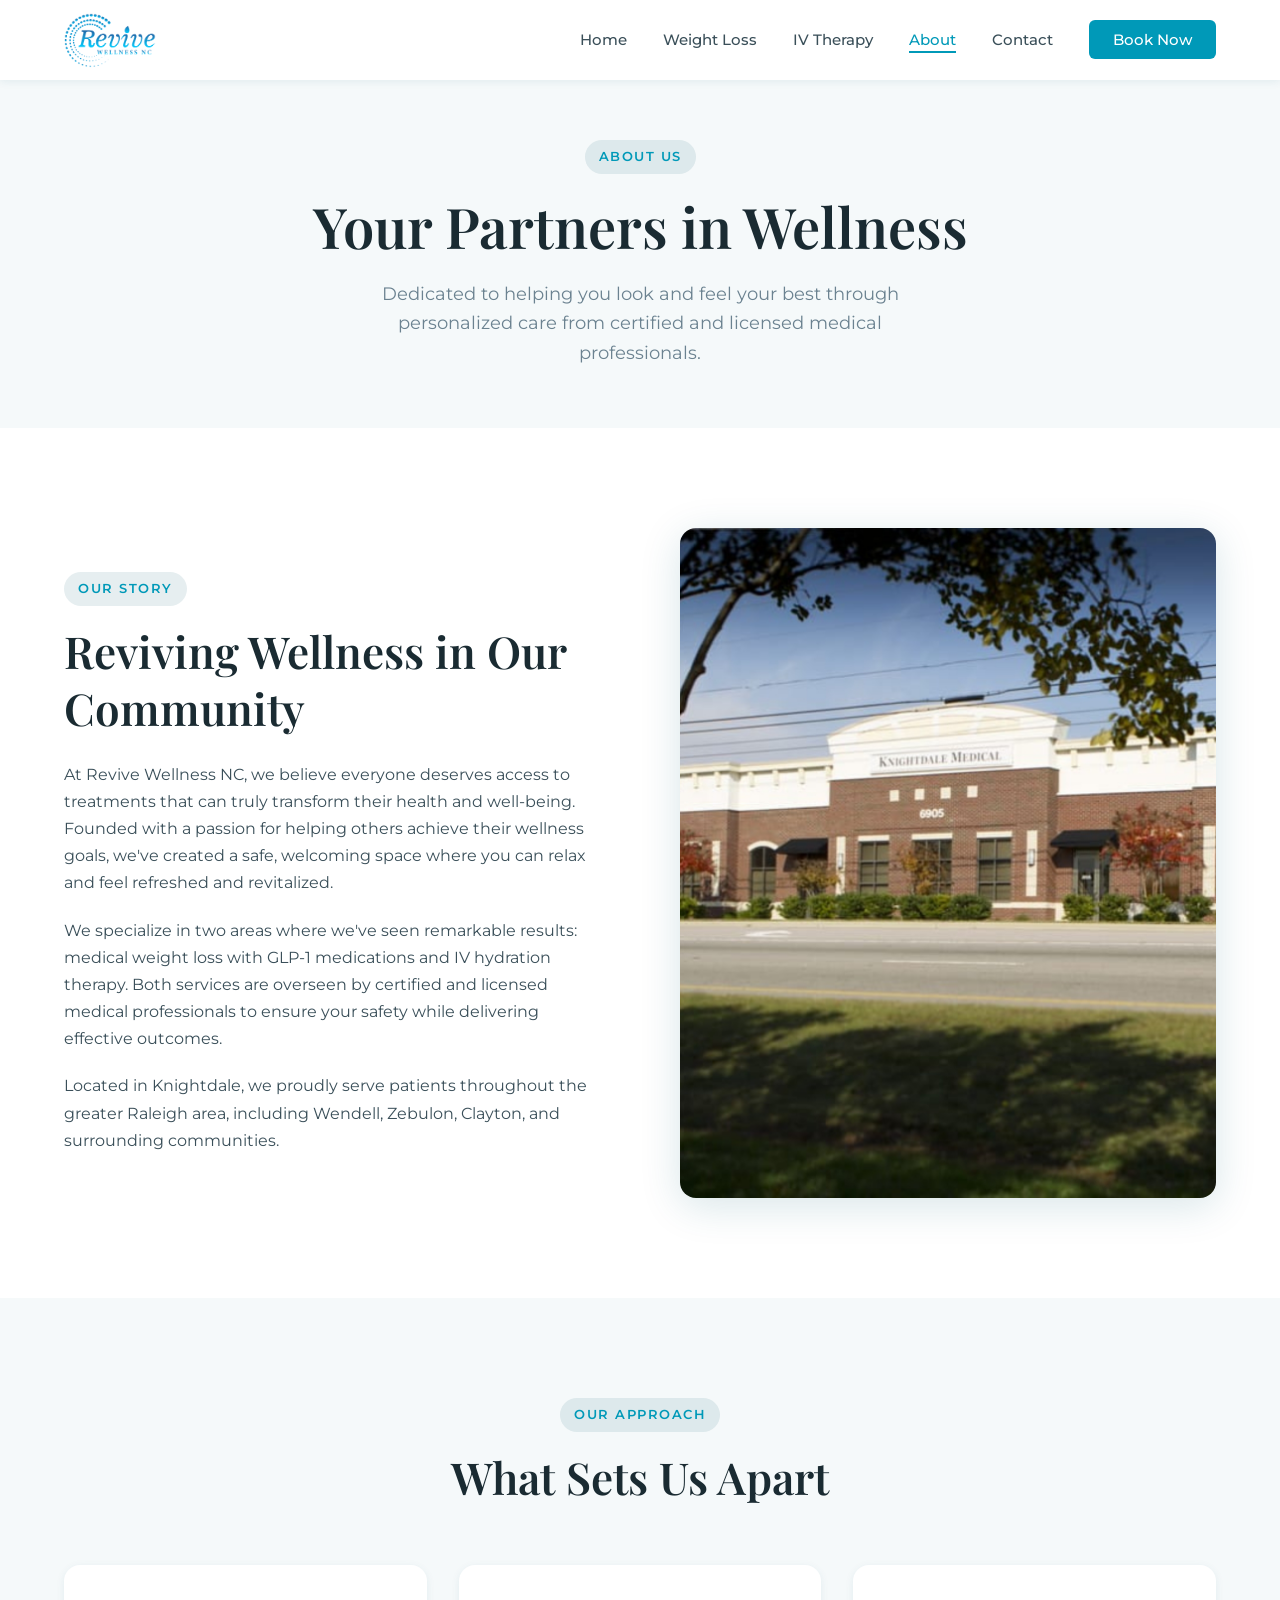
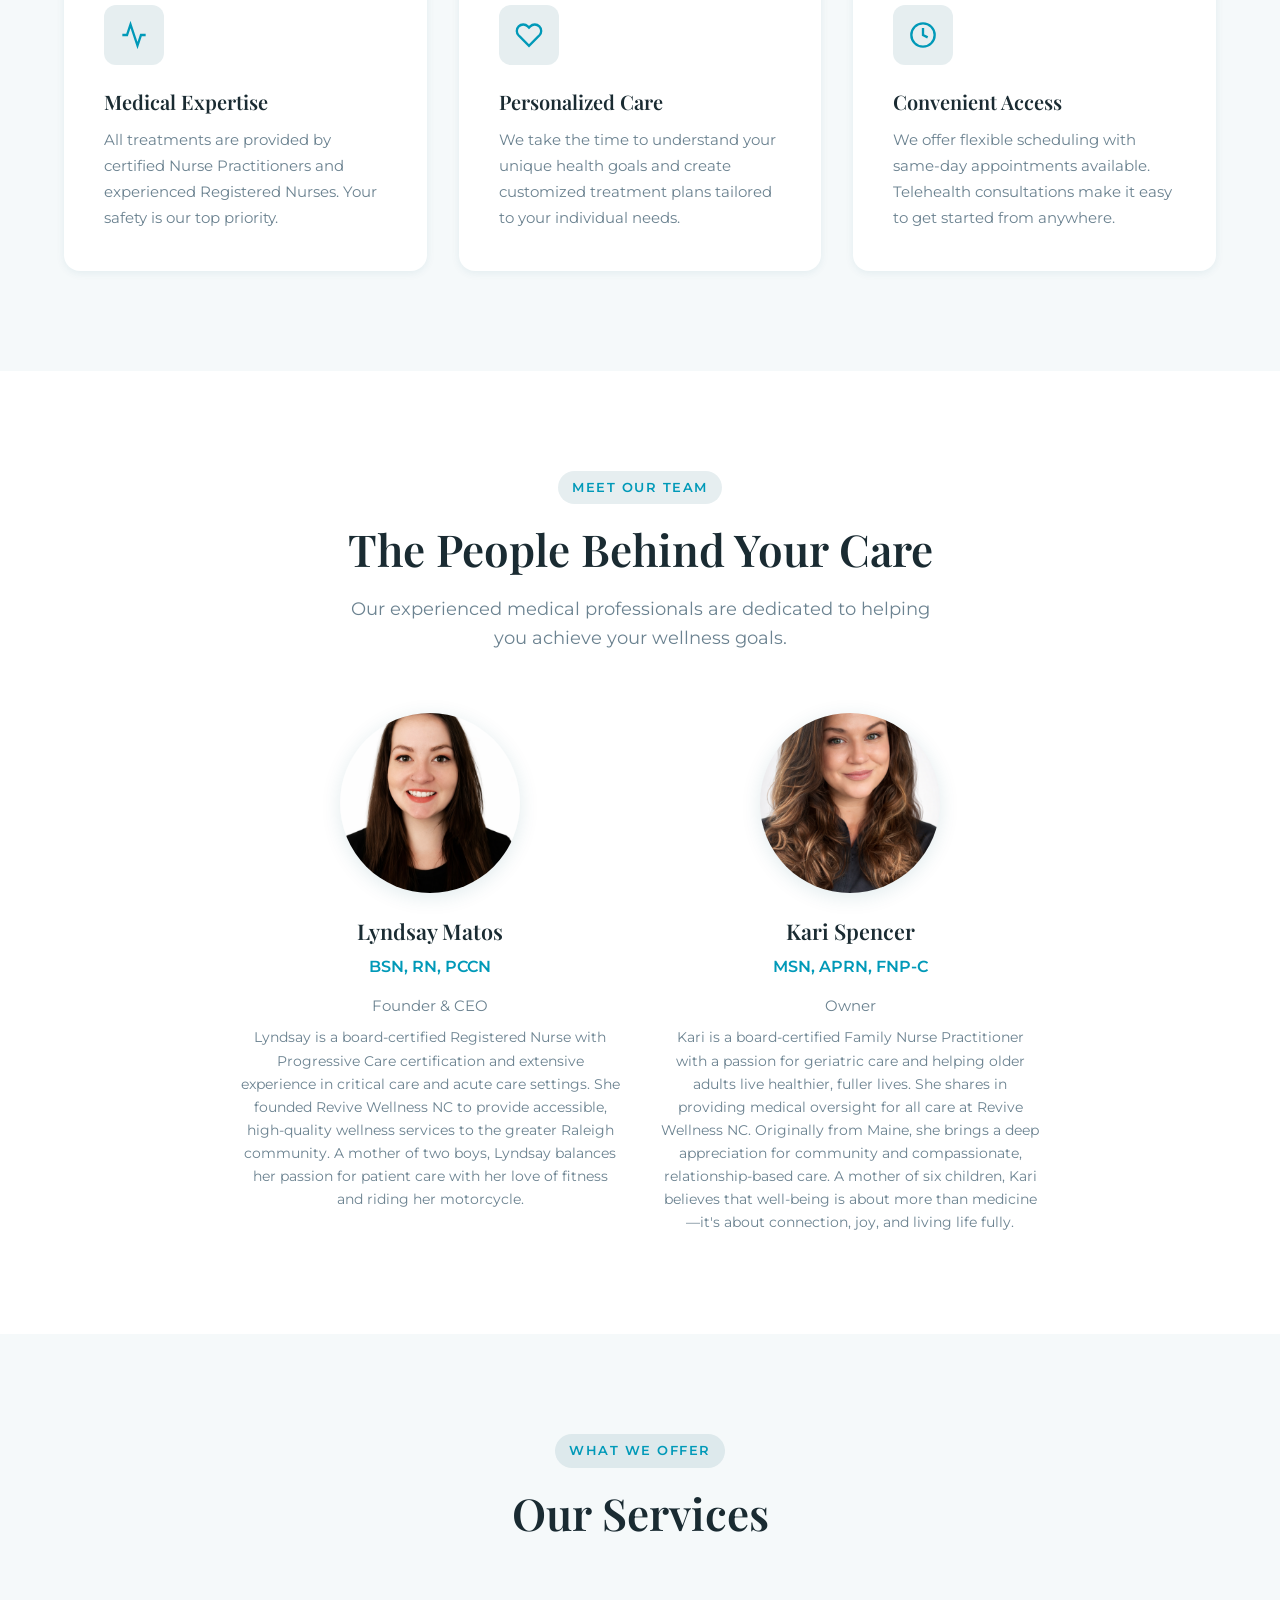
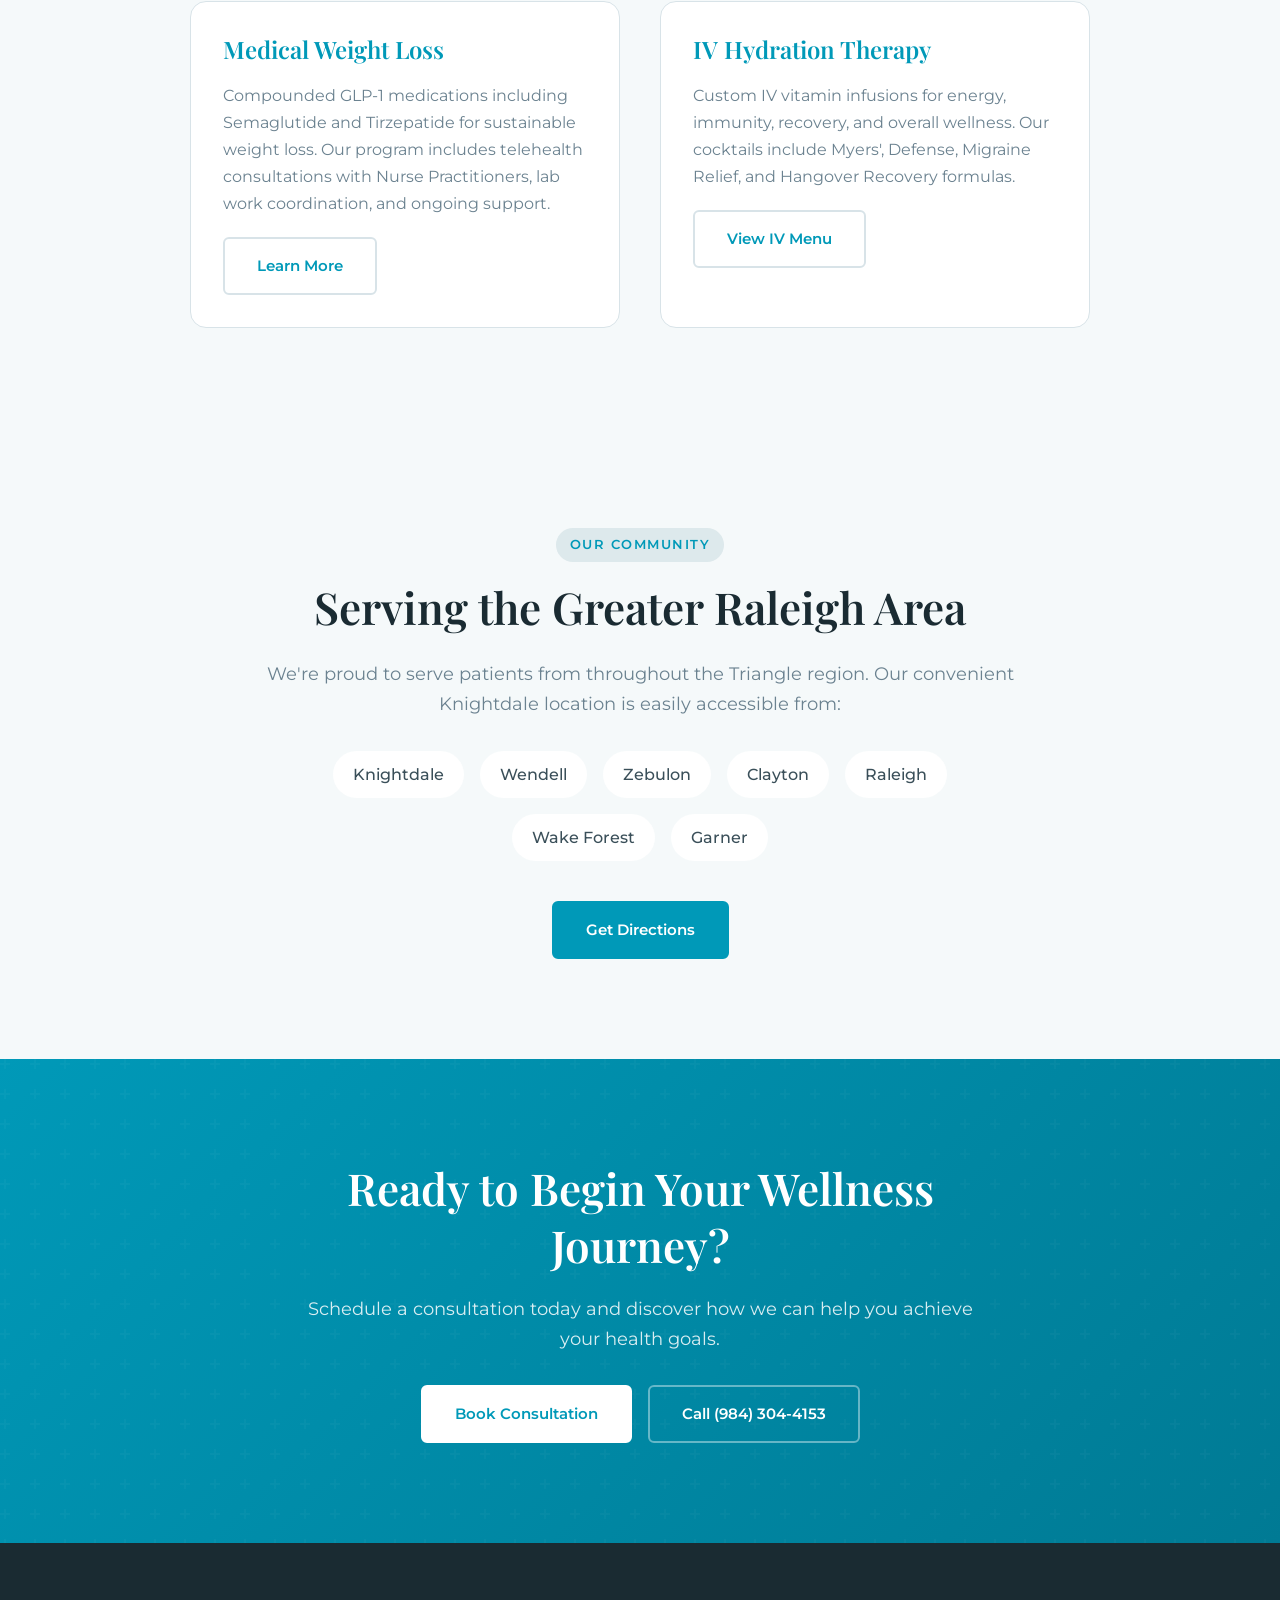
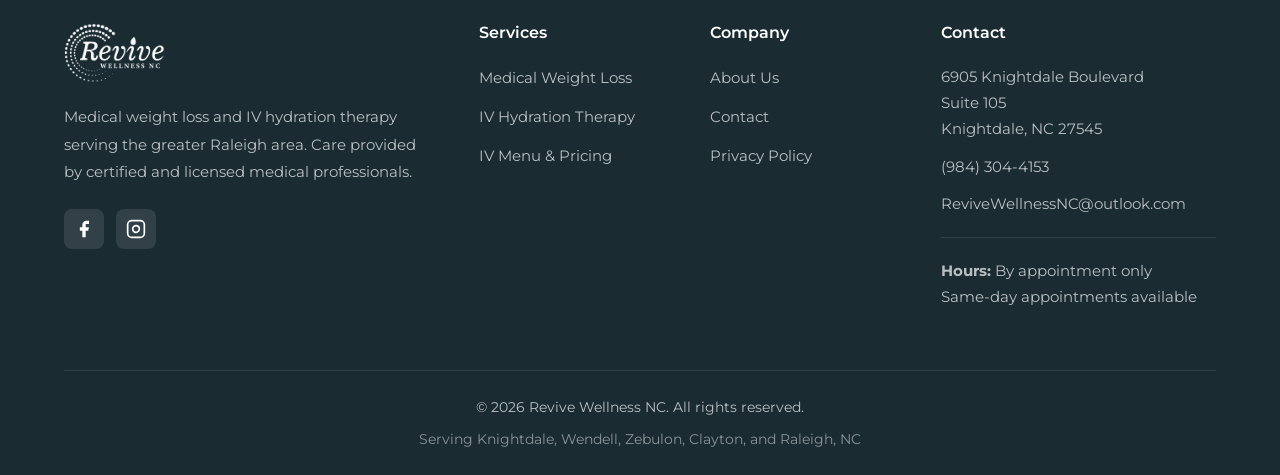
==== commit 764a7039: "Add files via upload" ====
--- a/about.html
+++ b/about.html
@@ -105,7 +105,7 @@
                 <p>Our experienced medical professionals are dedicated to helping you achieve your wellness goals.</p>
             </div>
 
-            <div class="team-grid" style="display: grid; grid-template-columns: repeat(3, 1fr); gap: 40px; margin-top: 48px; max-width: 1100px; margin-left: auto; margin-right: auto;">
+            <div class="team-grid" style="display: grid; grid-template-columns: repeat(2, 1fr); gap: 40px; margin-top: 48px; max-width: 800px; margin-left: auto; margin-right: auto;">
                 <!-- Lyndsay -->
                 <div style="text-align: center;">
                     <div style="width: 180px; height: 180px; border-radius: 50%; overflow: hidden; margin: 0 auto 24px; box-shadow: var(--shadow-md); background: var(--bg-light);">
@@ -117,17 +117,6 @@
                     <p style="font-size: 0.85rem; color: var(--text-light);">Lyndsay is a board-certified Registered Nurse with Progressive Care certification and extensive experience in critical care and acute care settings. She founded Revive Wellness NC to provide accessible, high-quality wellness services to the greater Raleigh community. A mother of two boys, Lyndsay balances her passion for patient care with her love of fitness and riding her motorcycle.</p>
                 </div>
 
-                <!-- Daniel -->
-                <div style="text-align: center;">
-                    <div style="width: 180px; height: 180px; border-radius: 50%; overflow: hidden; margin: 0 auto 24px; box-shadow: var(--shadow-md); background: var(--bg-light);">
-                        <img src="images/daniel.jpg" alt="Daniel Corbin, DNP, APRN, FNP-C" style="width: 100%; height: 100%; object-fit: cover;">
-                    </div>
-                    <h3 style="margin-bottom: 8px; font-size: 1.35rem;">Daniel Corbin</h3>
-                    <p style="color: var(--primary); font-weight: 600; margin-bottom: 12px;">DNP, APRN, FNP-C</p>
-                    <p style="font-size: 0.95rem; color: var(--text-light); margin-bottom: 8px;">Co-Owner</p>
-                    <p style="font-size: 0.85rem; color: var(--text-light);">Daniel is a Doctor of Nursing Practice and board-certified Family Nurse Practitioner with a passion for functional and root-cause medicine. He provides medical oversight for all weight loss and IV therapy programs, focusing on evidence-based protocols that address underlying health factors. A proud father of three girls, Daniel brings both clinical expertise and a personal understanding of family wellness to Revive Wellness NC.</p>
-                </div>
-
                 <!-- Kari -->
                 <div style="text-align: center;">
                     <div style="width: 180px; height: 180px; border-radius: 50%; overflow: hidden; margin: 0 auto 24px; box-shadow: var(--shadow-md); background: var(--bg-light);">
@@ -135,7 +124,7 @@
                     </div>
                     <h3 style="margin-bottom: 8px; font-size: 1.35rem;">Kari Spencer</h3>
                     <p style="color: var(--primary); font-weight: 600; margin-bottom: 12px;">MSN, APRN, FNP-C</p>
-                    <p style="font-size: 0.95rem; color: var(--text-light); margin-bottom: 8px;">Co-Owner</p>
+                    <p style="font-size: 0.95rem; color: var(--text-light); margin-bottom: 8px;">Owner</p>
                     <p style="font-size: 0.85rem; color: var(--text-light);">Kari is a board-certified Family Nurse Practitioner with a passion for geriatric care and helping older adults live healthier, fuller lives. She shares in providing medical oversight for all care at Revive Wellness NC. Originally from Maine, she brings a deep appreciation for community and compassionate, relationship-based care. A mother of six children, Kari believes that well-being is about more than medicine—it's about connection, joy, and living life fully.</p>
                 </div>
             </div>
